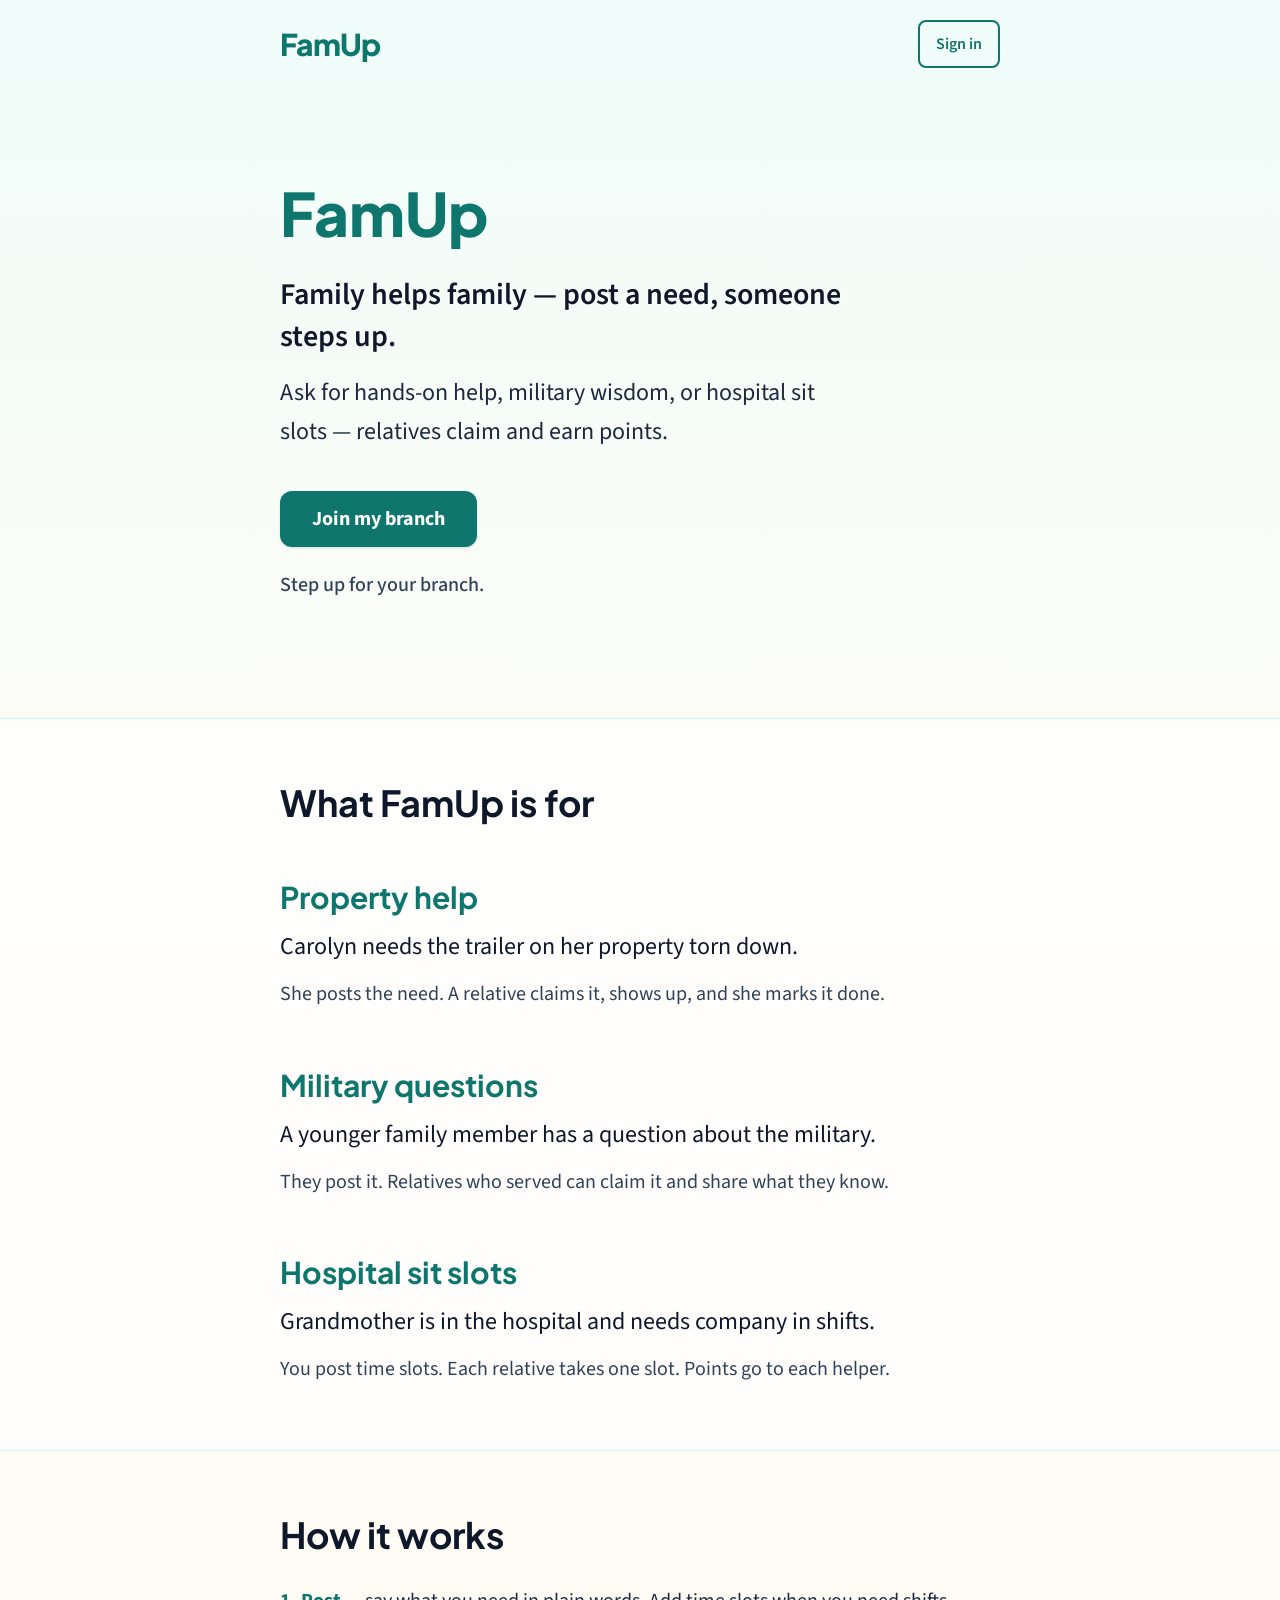
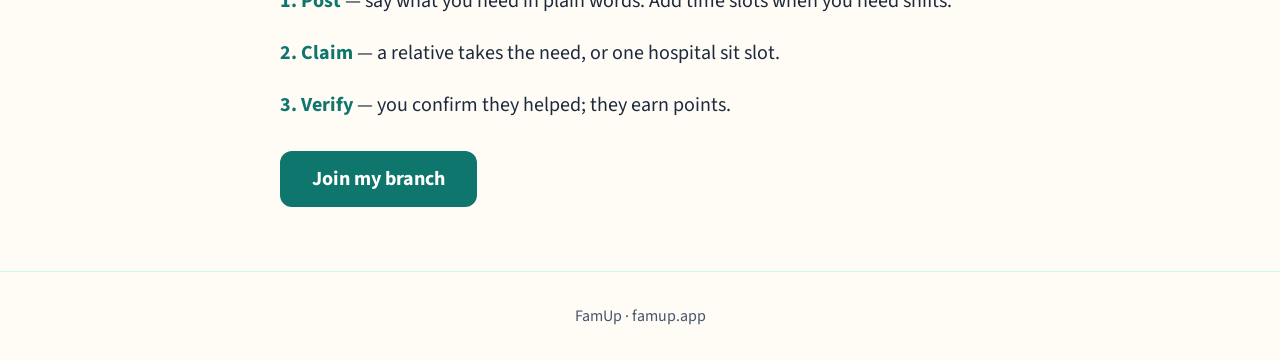
==== index.html @ 25bd0a8a "Bump deploy-stamp to bust GitHub Pages CDN cache." ====
<!doctype html>
<html lang="en">
  <head>
    <meta charset="UTF-8" />
    <meta name="viewport" content="width=device-width, initial-scale=1.0" />
    <meta
      name="description"
      content="FamUp — family helps family. Post property help, military questions, or hospital sit slots. Relatives claim and earn points."
    />
    <meta name="theme-color" content="#0F766E" />
    <title>FamUp — Family helps family</title>
    <link rel="icon" type="image/svg+xml" href="/favicon.svg" />
    <link rel="preconnect" href="https://fonts.googleapis.com" />
    <link rel="preconnect" href="https://fonts.gstatic.com" crossorigin />
    <link
      href="https://fonts.googleapis.com/css2?family=Plus+Jakarta+Sans:wght@600;700;800&family=Source+Sans+3:wght@400;500;600;700&display=swap"
      rel="stylesheet"
    />
    <script type="module" crossorigin src="/assets/index-CP1Oo6sK.js"></script>
    <link rel="stylesheet" crossorigin href="/assets/index-Pzm3bRNa.css">
    <meta name="deploy-stamp" content="1795510072" />
  </head>
  <body>
    <div id="root"></div>
  </body>
</html>
---- assets/index-Pzm3bRNa.css ----
/*! tailwindcss v4.3.2 | MIT License | https://tailwindcss.com */@layer properties{@supports (((-webkit-hyphens:none)) and (not (margin-trim:inline))) or ((-moz-orient:inline) and (not (color:rgb(from red r g b)))){*,:before,:after,::backdrop{--tw-rotate-x:initial;--tw-rotate-y:initial;--tw-rotate-z:initial;--tw-skew-x:initial;--tw-skew-y:initial;--tw-space-y-reverse:0;--tw-border-style:solid;--tw-gradient-position:initial;--tw-gradient-from:#0000;--tw-gradient-via:#0000;--tw-gradient-to:#0000;--tw-gradient-stops:initial;--tw-gradient-via-stops:initial;--tw-gradient-from-position:0%;--tw-gradient-via-position:50%;--tw-gradient-to-position:100%;--tw-leading:initial;--tw-font-weight:initial;--tw-tracking:initial;--tw-shadow:0 0 #0000;--tw-shadow-color:initial;--tw-shadow-alpha:100%;--tw-inset-shadow:0 0 #0000;--tw-inset-shadow-color:initial;--tw-inset-shadow-alpha:100%;--tw-ring-color:initial;--tw-ring-shadow:0 0 #0000;--tw-inset-ring-color:initial;--tw-inset-ring-shadow:0 0 #0000;--tw-ring-inset:initial;--tw-ring-offset-width:0px;--tw-ring-offset-color:#fff;--tw-ring-offset-shadow:0 0 #0000}}}@layer theme{:root,:host{--font-sans:"Source Sans 3", system-ui, sans-serif;--font-mono:ui-monospace, SFMono-Regular, Menlo, Monaco, Consolas, "Liberation Mono", "Courier New", monospace;--color-red-50:oklch(97.1% .013 17.38);--color-red-200:oklch(88.5% .062 18.334);--color-red-600:oklch(57.7% .245 27.325);--color-red-700:oklch(50.5% .213 27.518);--color-red-800:oklch(44.4% .177 26.899);--color-amber-50:oklch(98.7% .022 95.277);--color-amber-100:oklch(96.2% .059 95.617);--color-amber-200:oklch(92.4% .12 95.746);--color-amber-800:oklch(47.3% .137 46.201);--color-amber-900:oklch(41.4% .112 45.904);--color-emerald-50:oklch(97.9% .021 166.113);--color-emerald-100:oklch(95% .052 163.051);--color-emerald-200:oklch(90.5% .093 164.15);--color-emerald-700:oklch(50.8% .118 165.612);--color-emerald-800:oklch(43.2% .095 166.913);--color-emerald-900:oklch(37.8% .077 168.94);--color-teal-100:oklch(95.3% .051 180.801);--color-teal-200:oklch(91% .096 180.426);--color-teal-300:oklch(85.5% .138 181.071);--color-teal-900:oklch(38.6% .063 188.416);--color-blue-50:oklch(97% .014 254.604);--color-blue-200:oklch(88.2% .059 254.128);--color-blue-900:oklch(37.9% .146 265.522);--color-violet-50:oklch(96.9% .016 293.756);--color-violet-200:oklch(89.4% .057 293.283);--color-violet-800:oklch(43.2% .232 292.759);--color-violet-900:oklch(38% .189 293.745);--color-slate-50:oklch(98.4% .003 247.858);--color-slate-100:oklch(96.8% .007 247.896);--color-slate-200:oklch(92.9% .013 255.508);--color-slate-300:oklch(86.9% .022 252.894);--color-slate-500:oklch(55.4% .046 257.417);--color-slate-600:oklch(44.6% .043 257.281);--color-slate-700:oklch(37.2% .044 257.287);--color-slate-800:oklch(27.9% .041 260.031);--color-slate-900:oklch(20.8% .042 265.755);--color-white:#fff;--spacing:.25rem;--container-md:28rem;--container-lg:32rem;--container-xl:36rem;--container-3xl:48rem;--container-5xl:64rem;--text-xs:.75rem;--text-xs--line-height:calc(1 / .75);--text-sm:.875rem;--text-sm--line-height:calc(1.25 / .875);--text-base:1rem;--text-base--line-height: 1.5 ;--text-lg:1.125rem;--text-lg--line-height:calc(1.75 / 1.125);--text-xl:1.25rem;--text-xl--line-height:calc(1.75 / 1.25);--text-2xl:1.5rem;--text-2xl--line-height:calc(2 / 1.5);--text-3xl:1.875rem;--text-3xl--line-height: 1.2 ;--text-4xl:2.25rem;--text-4xl--line-height:calc(2.5 / 2.25);--text-5xl:3rem;--text-5xl--line-height:1;--text-6xl:3.75rem;--text-6xl--line-height:1;--font-weight-medium:500;--font-weight-semibold:600;--font-weight-bold:700;--font-weight-extrabold:800;--tracking-tight:-.025em;--tracking-wide:.025em;--leading-tight:1.25;--leading-snug:1.375;--leading-relaxed:1.625;--radius-lg:.5rem;--radius-xl:.75rem;--radius-2xl:1rem;--default-transition-duration:.15s;--default-transition-timing-function:cubic-bezier(.4, 0, .2, 1);--default-font-family:var(--font-sans);--default-mono-font-family:var(--font-mono);--font-display:"Plus Jakarta Sans", "Source Sans 3", system-ui, sans-serif;--color-famup-teal:#0f766e;--color-famup-teal-dark:#115e59;--color-famup-cream:#fffbf5;--color-famup-mint:#f0fdfa;--color-famup-ink:#0f172a}}@layer base{*,:after,:before,::backdrop{box-sizing:border-box;border:0 solid;margin:0;padding:0}::file-selector-button{box-sizing:border-box;border:0 solid;margin:0;padding:0}html,:host{-webkit-text-size-adjust:100%;-moz-tab-size:4;tab-size:4;line-height:1.5;font-family:var(--default-font-family,ui-sans-serif, system-ui, sans-serif, "Apple Color Emoji", "Segoe UI Emoji", "Segoe UI Symbol", "Noto Color Emoji");font-feature-settings:var(--default-font-feature-settings,normal);font-variation-settings:var(--default-font-variation-settings,normal);-webkit-tap-highlight-color:transparent}hr{height:0;color:inherit;border-top-width:1px}abbr:where([title]){-webkit-text-decoration:underline dotted;text-decoration:underline dotted}h1,h2,h3,h4,h5,h6{font-size:inherit;font-weight:inherit}a{color:inherit;-webkit-text-decoration:inherit;text-decoration:inherit}b,strong{font-weight:bolder}code,kbd,samp,pre{font-family:var(--default-mono-font-family,ui-monospace, SFMono-Regular, Menlo, Monaco, Consolas, "Liberation Mono", "Courier New", monospace);font-feature-settings:var(--default-mono-font-feature-settings,normal);font-variation-settings:var(--default-mono-font-variation-settings,normal);font-size:1em}small{font-size:80%}sub,sup{vertical-align:baseline;font-size:75%;line-height:0;position:relative}sub{bottom:-.25em}sup{top:-.5em}table{text-indent:0;border-color:inherit;border-collapse:collapse}:-moz-focusring{outline:auto}progress{vertical-align:baseline}summary{display:list-item}ol,ul,menu{list-style:none}img,svg,video,canvas,audio,iframe,embed,object{vertical-align:middle;display:block}img,video{max-width:100%;height:auto}button,input,select,optgroup,textarea{font:inherit;font-feature-settings:inherit;font-variation-settings:inherit;letter-spacing:inherit;color:inherit;opacity:1;background-color:#0000;border-radius:0}::file-selector-button{font:inherit;font-feature-settings:inherit;font-variation-settings:inherit;letter-spacing:inherit;color:inherit;opacity:1;background-color:#0000;border-radius:0}:where(select:is([multiple],[size])) optgroup{font-weight:bolder}:where(select:is([multiple],[size])) optgroup option{padding-inline-start:20px}::file-selector-button{margin-inline-end:4px}::placeholder{opacity:1}@supports (not ((-webkit-appearance:-apple-pay-button))) or (contain-intrinsic-size:1px){::placeholder{color:currentColor}@supports (color:color-mix(in lab,red,red)){::placeholder{color:color-mix(in oklab,currentcolor 50%,transparent)}}}textarea{resize:vertical}::-webkit-search-decoration{-webkit-appearance:none}::-webkit-date-and-time-value{min-height:1lh;text-align:inherit}::-webkit-datetime-edit{display:inline-flex}::-webkit-datetime-edit-fields-wrapper{padding:0}::-webkit-datetime-edit{padding-block:0}::-webkit-datetime-edit-year-field{padding-block:0}::-webkit-datetime-edit-month-field{padding-block:0}::-webkit-datetime-edit-day-field{padding-block:0}::-webkit-datetime-edit-hour-field{padding-block:0}::-webkit-datetime-edit-minute-field{padding-block:0}::-webkit-datetime-edit-second-field{padding-block:0}::-webkit-datetime-edit-millisecond-field{padding-block:0}::-webkit-datetime-edit-meridiem-field{padding-block:0}::-webkit-calendar-picker-indicator{line-height:1}:-moz-ui-invalid{box-shadow:none}button,input:where([type=button],[type=reset],[type=submit]){-webkit-appearance:button;-moz-appearance:button;appearance:button}::file-selector-button{-webkit-appearance:button;-moz-appearance:button;appearance:button}::-webkit-inner-spin-button{height:auto}::-webkit-outer-spin-button{height:auto}[hidden]:where(:not([hidden=until-found])){display:none!important}}@layer components;@layer utilities{.sr-only{clip-path:inset(50%);white-space:nowrap;border-width:0;width:1px;height:1px;margin:-1px;padding:0;position:absolute;overflow:hidden}.relative{position:relative}.mx-auto{margin-inline:auto}.mt-1{margin-top:var(--spacing)}.mt-2{margin-top:calc(var(--spacing) * 2)}.mt-3{margin-top:calc(var(--spacing) * 3)}.mt-4{margin-top:calc(var(--spacing) * 4)}.mt-6{margin-top:calc(var(--spacing) * 6)}.mt-8{margin-top:calc(var(--spacing) * 8)}.mt-10{margin-top:calc(var(--spacing) * 10)}.block{display:block}.flex{display:flex}.grid{display:grid}.inline-block{display:inline-block}.inline-flex{display:inline-flex}.h-4{height:calc(var(--spacing) * 4)}.h-5{height:calc(var(--spacing) * 5)}.min-h-11{min-height:calc(var(--spacing) * 11)}.min-h-12{min-height:calc(var(--spacing) * 12)}.min-h-14{min-height:calc(var(--spacing) * 14)}.min-h-\[70vh\]{min-height:70vh}.min-h-screen{min-height:100vh}.w-4{width:calc(var(--spacing) * 4)}.w-5{width:calc(var(--spacing) * 5)}.w-full{width:100%}.max-w-3xl{max-width:var(--container-3xl)}.max-w-5xl{max-width:var(--container-5xl)}.max-w-lg{max-width:var(--container-lg)}.max-w-md{max-width:var(--container-md)}.max-w-xl{max-width:var(--container-xl)}.min-w-0{min-width:0}.flex-1{flex:1}.transform{transform:var(--tw-rotate-x,) var(--tw-rotate-y,) var(--tw-rotate-z,) var(--tw-skew-x,) var(--tw-skew-y,)}.list-decimal{list-style-type:decimal}.grid-cols-2{grid-template-columns:repeat(2,minmax(0,1fr))}.flex-col{flex-direction:column}.flex-wrap{flex-wrap:wrap}.items-center{align-items:center}.items-end{align-items:flex-end}.items-start{align-items:flex-start}.justify-between{justify-content:space-between}.justify-center{justify-content:center}.gap-1{gap:var(--spacing)}.gap-2{gap:calc(var(--spacing) * 2)}.gap-3{gap:calc(var(--spacing) * 3)}.gap-4{gap:calc(var(--spacing) * 4)}:where(.space-y-1>:not(:last-child)){--tw-space-y-reverse:0;margin-block-start:calc(var(--spacing) * var(--tw-space-y-reverse));margin-block-end:calc(var(--spacing) * calc(1 - var(--tw-space-y-reverse)))}:where(.space-y-2>:not(:last-child)){--tw-space-y-reverse:0;margin-block-start:calc(calc(var(--spacing) * 2) * var(--tw-space-y-reverse));margin-block-end:calc(calc(var(--spacing) * 2) * calc(1 - var(--tw-space-y-reverse)))}:where(.space-y-3>:not(:last-child)){--tw-space-y-reverse:0;margin-block-start:calc(calc(var(--spacing) * 3) * var(--tw-space-y-reverse));margin-block-end:calc(calc(var(--spacing) * 3) * calc(1 - var(--tw-space-y-reverse)))}:where(.space-y-4>:not(:last-child)){--tw-space-y-reverse:0;margin-block-start:calc(calc(var(--spacing) * 4) * var(--tw-space-y-reverse));margin-block-end:calc(calc(var(--spacing) * 4) * calc(1 - var(--tw-space-y-reverse)))}:where(.space-y-5>:not(:last-child)){--tw-space-y-reverse:0;margin-block-start:calc(calc(var(--spacing) * 5) * var(--tw-space-y-reverse));margin-block-end:calc(calc(var(--spacing) * 5) * calc(1 - var(--tw-space-y-reverse)))}:where(.space-y-6>:not(:last-child)){--tw-space-y-reverse:0;margin-block-start:calc(calc(var(--spacing) * 6) * var(--tw-space-y-reverse));margin-block-end:calc(calc(var(--spacing) * 6) * calc(1 - var(--tw-space-y-reverse)))}:where(.space-y-8>:not(:last-child)){--tw-space-y-reverse:0;margin-block-start:calc(calc(var(--spacing) * 8) * var(--tw-space-y-reverse));margin-block-end:calc(calc(var(--spacing) * 8) * calc(1 - var(--tw-space-y-reverse)))}:where(.space-y-14>:not(:last-child)){--tw-space-y-reverse:0;margin-block-start:calc(calc(var(--spacing) * 14) * var(--tw-space-y-reverse));margin-block-end:calc(calc(var(--spacing) * 14) * calc(1 - var(--tw-space-y-reverse)))}.overflow-x-auto{overflow-x:auto}.rounded{border-radius:.25rem}.rounded-2xl{border-radius:var(--radius-2xl)}.rounded-full{border-radius:3.40282e38px}.rounded-lg{border-radius:var(--radius-lg)}.rounded-xl{border-radius:var(--radius-xl)}.border{border-style:var(--tw-border-style);border-width:1px}.border-2{border-style:var(--tw-border-style);border-width:2px}.border-t{border-top-style:var(--tw-border-style);border-top-width:1px}.border-b{border-bottom-style:var(--tw-border-style);border-bottom-width:1px}.border-dashed{--tw-border-style:dashed;border-style:dashed}.border-amber-200{border-color:var(--color-amber-200)}.border-blue-200{border-color:var(--color-blue-200)}.border-emerald-200{border-color:var(--color-emerald-200)}.border-famup-teal{border-color:var(--color-famup-teal)}.border-red-200{border-color:var(--color-red-200)}.border-slate-200{border-color:var(--color-slate-200)}.border-slate-300{border-color:var(--color-slate-300)}.border-teal-100{border-color:var(--color-teal-100)}.border-teal-200{border-color:var(--color-teal-200)}.border-teal-300{border-color:var(--color-teal-300)}.border-violet-200{border-color:var(--color-violet-200)}.bg-amber-50{background-color:var(--color-amber-50)}.bg-amber-100{background-color:var(--color-amber-100)}.bg-blue-50{background-color:var(--color-blue-50)}.bg-emerald-50{background-color:var(--color-emerald-50)}.bg-emerald-100{background-color:var(--color-emerald-100)}.bg-famup-cream{background-color:var(--color-famup-cream)}.bg-famup-cream\/80{background-color:#fffbf5cc}@supports (color:color-mix(in lab,red,red)){.bg-famup-cream\/80{background-color:color-mix(in oklab,var(--color-famup-cream) 80%,transparent)}}.bg-famup-mint{background-color:var(--color-famup-mint)}.bg-famup-mint\/60{background-color:#f0fdfa99}@supports (color:color-mix(in lab,red,red)){.bg-famup-mint\/60{background-color:color-mix(in oklab,var(--color-famup-mint) 60%,transparent)}}.bg-famup-teal{background-color:var(--color-famup-teal)}.bg-red-50{background-color:var(--color-red-50)}.bg-slate-100{background-color:var(--color-slate-100)}.bg-slate-200{background-color:var(--color-slate-200)}.bg-slate-900{background-color:var(--color-slate-900)}.bg-teal-100{background-color:var(--color-teal-100)}.bg-violet-50{background-color:var(--color-violet-50)}.bg-white{background-color:var(--color-white)}.bg-white\/70{background-color:#ffffffb3}@supports (color:color-mix(in lab,red,red)){.bg-white\/70{background-color:color-mix(in oklab,var(--color-white) 70%,transparent)}}.bg-gradient-to-b{--tw-gradient-position:to bottom in oklab;background-image:linear-gradient(var(--tw-gradient-stops))}.bg-gradient-to-br{--tw-gradient-position:to bottom right in oklab;background-image:linear-gradient(var(--tw-gradient-stops))}.from-famup-mint{--tw-gradient-from:var(--color-famup-mint);--tw-gradient-stops:var(--tw-gradient-via-stops,var(--tw-gradient-position), var(--tw-gradient-from) var(--tw-gradient-from-position), var(--tw-gradient-to) var(--tw-gradient-to-position))}.via-famup-cream{--tw-gradient-via:var(--color-famup-cream);--tw-gradient-via-stops:var(--tw-gradient-position), var(--tw-gradient-from) var(--tw-gradient-from-position), var(--tw-gradient-via) var(--tw-gradient-via-position), var(--tw-gradient-to) var(--tw-gradient-to-position);--tw-gradient-stops:var(--tw-gradient-via-stops)}.to-famup-cream{--tw-gradient-to:var(--color-famup-cream);--tw-gradient-stops:var(--tw-gradient-via-stops,var(--tw-gradient-position), var(--tw-gradient-from) var(--tw-gradient-from-position), var(--tw-gradient-to) var(--tw-gradient-to-position))}.to-white{--tw-gradient-to:var(--color-white);--tw-gradient-stops:var(--tw-gradient-via-stops,var(--tw-gradient-position), var(--tw-gradient-from) var(--tw-gradient-from-position), var(--tw-gradient-to) var(--tw-gradient-to-position))}.p-3{padding:calc(var(--spacing) * 3)}.p-4{padding:calc(var(--spacing) * 4)}.p-5{padding:calc(var(--spacing) * 5)}.p-6{padding:calc(var(--spacing) * 6)}.p-8{padding:calc(var(--spacing) * 8)}.px-1{padding-inline:var(--spacing)}.px-2{padding-inline:calc(var(--spacing) * 2)}.px-3{padding-inline:calc(var(--spacing) * 3)}.px-4{padding-inline:calc(var(--spacing) * 4)}.px-5{padding-inline:calc(var(--spacing) * 5)}.px-6{padding-inline:calc(var(--spacing) * 6)}.px-8{padding-inline:calc(var(--spacing) * 8)}.py-1{padding-block:var(--spacing)}.py-2{padding-block:calc(var(--spacing) * 2)}.py-2\.5{padding-block:calc(var(--spacing) * 2.5)}.py-3{padding-block:calc(var(--spacing) * 3)}.py-3\.5{padding-block:calc(var(--spacing) * 3.5)}.py-4{padding-block:calc(var(--spacing) * 4)}.py-5{padding-block:calc(var(--spacing) * 5)}.py-8{padding-block:calc(var(--spacing) * 8)}.py-16{padding-block:calc(var(--spacing) * 16)}.pt-2{padding-top:calc(var(--spacing) * 2)}.pt-8{padding-top:calc(var(--spacing) * 8)}.pb-2{padding-bottom:calc(var(--spacing) * 2)}.pb-16{padding-bottom:calc(var(--spacing) * 16)}.pl-5{padding-left:calc(var(--spacing) * 5)}.text-center{text-align:center}.font-display{font-family:var(--font-display)}.text-2xl{font-size:var(--text-2xl);line-height:var(--tw-leading,var(--text-2xl--line-height))}.text-3xl{font-size:var(--text-3xl);line-height:var(--tw-leading,var(--text-3xl--line-height))}.text-4xl{font-size:var(--text-4xl);line-height:var(--tw-leading,var(--text-4xl--line-height))}.text-base{font-size:var(--text-base);line-height:var(--tw-leading,var(--text-base--line-height))}.text-lg{font-size:var(--text-lg);line-height:var(--tw-leading,var(--text-lg--line-height))}.text-sm{font-size:var(--text-sm);line-height:var(--tw-leading,var(--text-sm--line-height))}.text-xl{font-size:var(--text-xl);line-height:var(--tw-leading,var(--text-xl--line-height))}.text-xs{font-size:var(--text-xs);line-height:var(--tw-leading,var(--text-xs--line-height))}.leading-relaxed{--tw-leading:var(--leading-relaxed);line-height:var(--leading-relaxed)}.leading-snug{--tw-leading:var(--leading-snug);line-height:var(--leading-snug)}.leading-tight{--tw-leading:var(--leading-tight);line-height:var(--leading-tight)}.font-bold{--tw-font-weight:var(--font-weight-bold);font-weight:var(--font-weight-bold)}.font-extrabold{--tw-font-weight:var(--font-weight-extrabold);font-weight:var(--font-weight-extrabold)}.font-medium{--tw-font-weight:var(--font-weight-medium);font-weight:var(--font-weight-medium)}.font-semibold{--tw-font-weight:var(--font-weight-semibold);font-weight:var(--font-weight-semibold)}.tracking-tight{--tw-tracking:var(--tracking-tight);letter-spacing:var(--tracking-tight)}.tracking-wide{--tw-tracking:var(--tracking-wide);letter-spacing:var(--tracking-wide)}.text-\[\#F97316\]{color:#f97316}.text-amber-800{color:var(--color-amber-800)}.text-amber-900{color:var(--color-amber-900)}.text-blue-900{color:var(--color-blue-900)}.text-emerald-700{color:var(--color-emerald-700)}.text-emerald-800{color:var(--color-emerald-800)}.text-emerald-900{color:var(--color-emerald-900)}.text-famup-ink{color:var(--color-famup-ink)}.text-famup-teal{color:var(--color-famup-teal)}.text-red-600{color:var(--color-red-600)}.text-red-700{color:var(--color-red-700)}.text-red-800{color:var(--color-red-800)}.text-slate-100{color:var(--color-slate-100)}.text-slate-500{color:var(--color-slate-500)}.text-slate-600{color:var(--color-slate-600)}.text-slate-700{color:var(--color-slate-700)}.text-slate-800{color:var(--color-slate-800)}.text-slate-900{color:var(--color-slate-900)}.text-teal-900{color:var(--color-teal-900)}.text-violet-800{color:var(--color-violet-800)}.text-violet-900{color:var(--color-violet-900)}.text-white{color:var(--color-white)}.capitalize{text-transform:capitalize}.uppercase{text-transform:uppercase}.shadow-sm{--tw-shadow:0 1px 3px 0 var(--tw-shadow-color,#0000001a), 0 1px 2px -1px var(--tw-shadow-color,#0000001a);box-shadow:var(--tw-inset-shadow),var(--tw-inset-ring-shadow),var(--tw-ring-offset-shadow),var(--tw-ring-shadow),var(--tw-shadow)}.ring-2{--tw-ring-shadow:var(--tw-ring-inset,) 0 0 0 calc(2px + var(--tw-ring-offset-width)) var(--tw-ring-color,currentcolor);box-shadow:var(--tw-inset-shadow),var(--tw-inset-ring-shadow),var(--tw-ring-offset-shadow),var(--tw-ring-shadow),var(--tw-shadow)}.ring-famup-teal{--tw-ring-color:var(--color-famup-teal)}.transition{transition-property:color,background-color,border-color,outline-color,text-decoration-color,fill,stroke,--tw-gradient-from,--tw-gradient-via,--tw-gradient-to,opacity,box-shadow,transform,translate,scale,rotate,filter,-webkit-backdrop-filter,backdrop-filter,display,content-visibility,overlay,pointer-events;transition-timing-function:var(--tw-ease,var(--default-transition-timing-function));transition-duration:var(--tw-duration,var(--default-transition-duration))}@media(hover:hover){.hover\:border-teal-300:hover{border-color:var(--color-teal-300)}.hover\:bg-famup-mint:hover{background-color:var(--color-famup-mint)}.hover\:bg-slate-50:hover{background-color:var(--color-slate-50)}.hover\:bg-white:hover{background-color:var(--color-white)}.hover\:text-slate-800:hover{color:var(--color-slate-800)}.hover\:underline:hover{text-decoration-line:underline}.hover\:opacity-95:hover{opacity:.95}.hover\:shadow-md:hover{--tw-shadow:0 4px 6px -1px var(--tw-shadow-color,#0000001a), 0 2px 4px -2px var(--tw-shadow-color,#0000001a);box-shadow:var(--tw-inset-shadow),var(--tw-inset-ring-shadow),var(--tw-ring-offset-shadow),var(--tw-ring-shadow),var(--tw-shadow)}}.focus\:border-famup-teal:focus{border-color:var(--color-famup-teal)}.focus\:ring-2:focus{--tw-ring-shadow:var(--tw-ring-inset,) 0 0 0 calc(2px + var(--tw-ring-offset-width)) var(--tw-ring-color,currentcolor);box-shadow:var(--tw-inset-shadow),var(--tw-inset-ring-shadow),var(--tw-ring-offset-shadow),var(--tw-ring-shadow),var(--tw-shadow)}.focus\:ring-famup-teal:focus{--tw-ring-color:var(--color-famup-teal)}.focus\:outline-none:focus{--tw-outline-style:none;outline-style:none}.disabled\:opacity-50:disabled{opacity:.5}@media(min-width:40rem){.sm\:grid-cols-2{grid-template-columns:repeat(2,minmax(0,1fr))}.sm\:grid-cols-3{grid-template-columns:repeat(3,minmax(0,1fr))}.sm\:p-8{padding:calc(var(--spacing) * 8)}.sm\:p-10{padding:calc(var(--spacing) * 10)}.sm\:text-2xl{font-size:var(--text-2xl);line-height:var(--tw-leading,var(--text-2xl--line-height))}.sm\:text-3xl{font-size:var(--text-3xl);line-height:var(--tw-leading,var(--text-3xl--line-height))}.sm\:text-4xl{font-size:var(--text-4xl);line-height:var(--tw-leading,var(--text-4xl--line-height))}.sm\:text-5xl{font-size:var(--text-5xl);line-height:var(--tw-leading,var(--text-5xl--line-height))}.sm\:text-xl{font-size:var(--text-xl);line-height:var(--tw-leading,var(--text-xl--line-height))}}@media(min-width:48rem){.md\:text-6xl{font-size:var(--text-6xl);line-height:var(--tw-leading,var(--text-6xl--line-height))}}}html,body,#root{min-height:100vh}body{min-height:100vh;font-family:var(--font-sans);background:var(--color-famup-cream);color:var(--color-famup-ink);margin:0;font-size:1.125rem;line-height:1.6}.font-display{font-family:var(--font-display)}.btn-famup{background-color:var(--color-famup-teal);color:#fff}.btn-famup:hover{background-color:var(--color-famup-teal-dark)}.link-famup{color:var(--color-famup-teal)}.link-famup:hover{color:var(--color-famup-teal-dark)}@property --tw-rotate-x{syntax:"*";inherits:false}@property --tw-rotate-y{syntax:"*";inherits:false}@property --tw-rotate-z{syntax:"*";inherits:false}@property --tw-skew-x{syntax:"*";inherits:false}@property --tw-skew-y{syntax:"*";inherits:false}@property --tw-space-y-reverse{syntax:"*";inherits:false;initial-value:0}@property --tw-border-style{syntax:"*";inherits:false;initial-value:solid}@property --tw-gradient-position{syntax:"*";inherits:false}@property --tw-gradient-from{syntax:"<color>";inherits:false;initial-value:#0000}@property --tw-gradient-via{syntax:"<color>";inherits:false;initial-value:#0000}@property --tw-gradient-to{syntax:"<color>";inherits:false;initial-value:#0000}@property --tw-gradient-stops{syntax:"*";inherits:false}@property --tw-gradient-via-stops{syntax:"*";inherits:false}@property --tw-gradient-from-position{syntax:"<length-percentage>";inherits:false;initial-value:0%}@property --tw-gradient-via-position{syntax:"<length-percentage>";inherits:false;initial-value:50%}@property --tw-gradient-to-position{syntax:"<length-percentage>";inherits:false;initial-value:100%}@property --tw-leading{syntax:"*";inherits:false}@property --tw-font-weight{syntax:"*";inherits:false}@property --tw-tracking{syntax:"*";inherits:false}@property --tw-shadow{syntax:"*";inherits:false;initial-value:0 0 #0000}@property --tw-shadow-color{syntax:"*";inherits:false}@property --tw-shadow-alpha{syntax:"<percentage>";inherits:false;initial-value:100%}@property --tw-inset-shadow{syntax:"*";inherits:false;initial-value:0 0 #0000}@property --tw-inset-shadow-color{syntax:"*";inherits:false}@property --tw-inset-shadow-alpha{syntax:"<percentage>";inherits:false;initial-value:100%}@property --tw-ring-color{syntax:"*";inherits:false}@property --tw-ring-shadow{syntax:"*";inherits:false;initial-value:0 0 #0000}@property --tw-inset-ring-color{syntax:"*";inherits:false}@property --tw-inset-ring-shadow{syntax:"*";inherits:false;initial-value:0 0 #0000}@property --tw-ring-inset{syntax:"*";inherits:false}@property --tw-ring-offset-width{syntax:"<length>";inherits:false;initial-value:0}@property --tw-ring-offset-color{syntax:"*";inherits:false;initial-value:#fff}@property --tw-ring-offset-shadow{syntax:"*";inherits:false;initial-value:0 0 #0000}
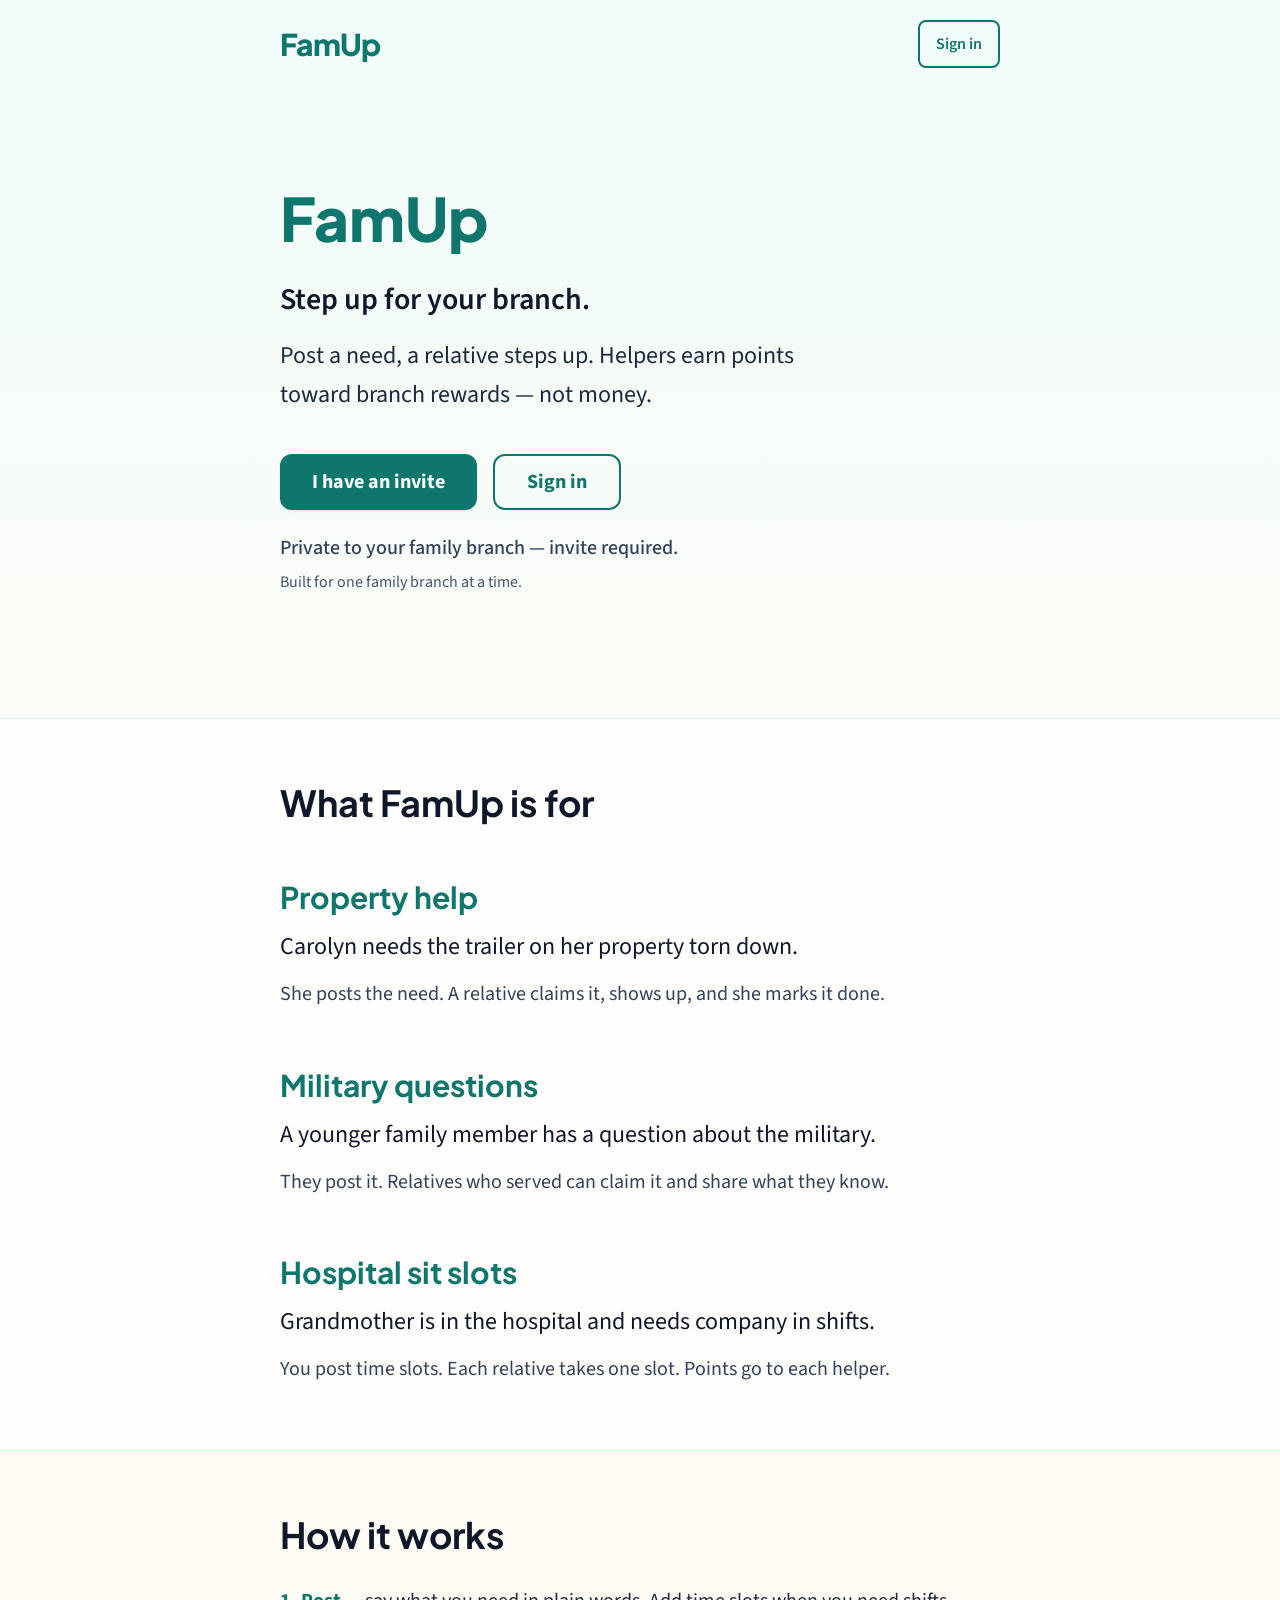
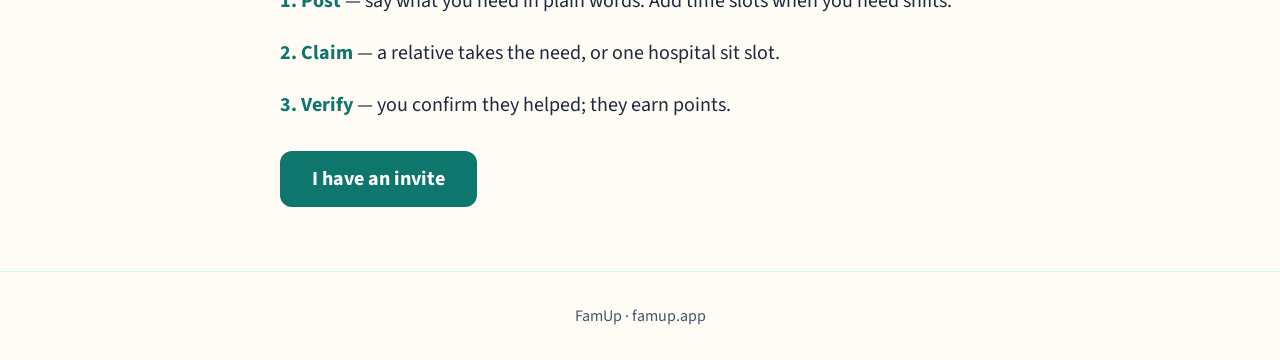
==== commit 19fabc45: "Landing P0 invite-first CTA" ====
--- a/index.html
+++ b/index.html
@@ -16,9 +16,9 @@
       href="https://fonts.googleapis.com/css2?family=Plus+Jakarta+Sans:wght@600;700;800&family=Source+Sans+3:wght@400;500;600;700&display=swap"
       rel="stylesheet"
     />
-    <script type="module" crossorigin src="/assets/index-CP1Oo6sK.js"></script>
+    <script type="module" crossorigin src="/assets/index-DjN3isEI.js"></script>
     <link rel="stylesheet" crossorigin href="/assets/index-Pzm3bRNa.css">
-    <meta name="deploy-stamp" content="1795510072" />
+      <meta name="famup-deploy" content="1795513795" />
   </head>
   <body>
     <div id="root"></div>
